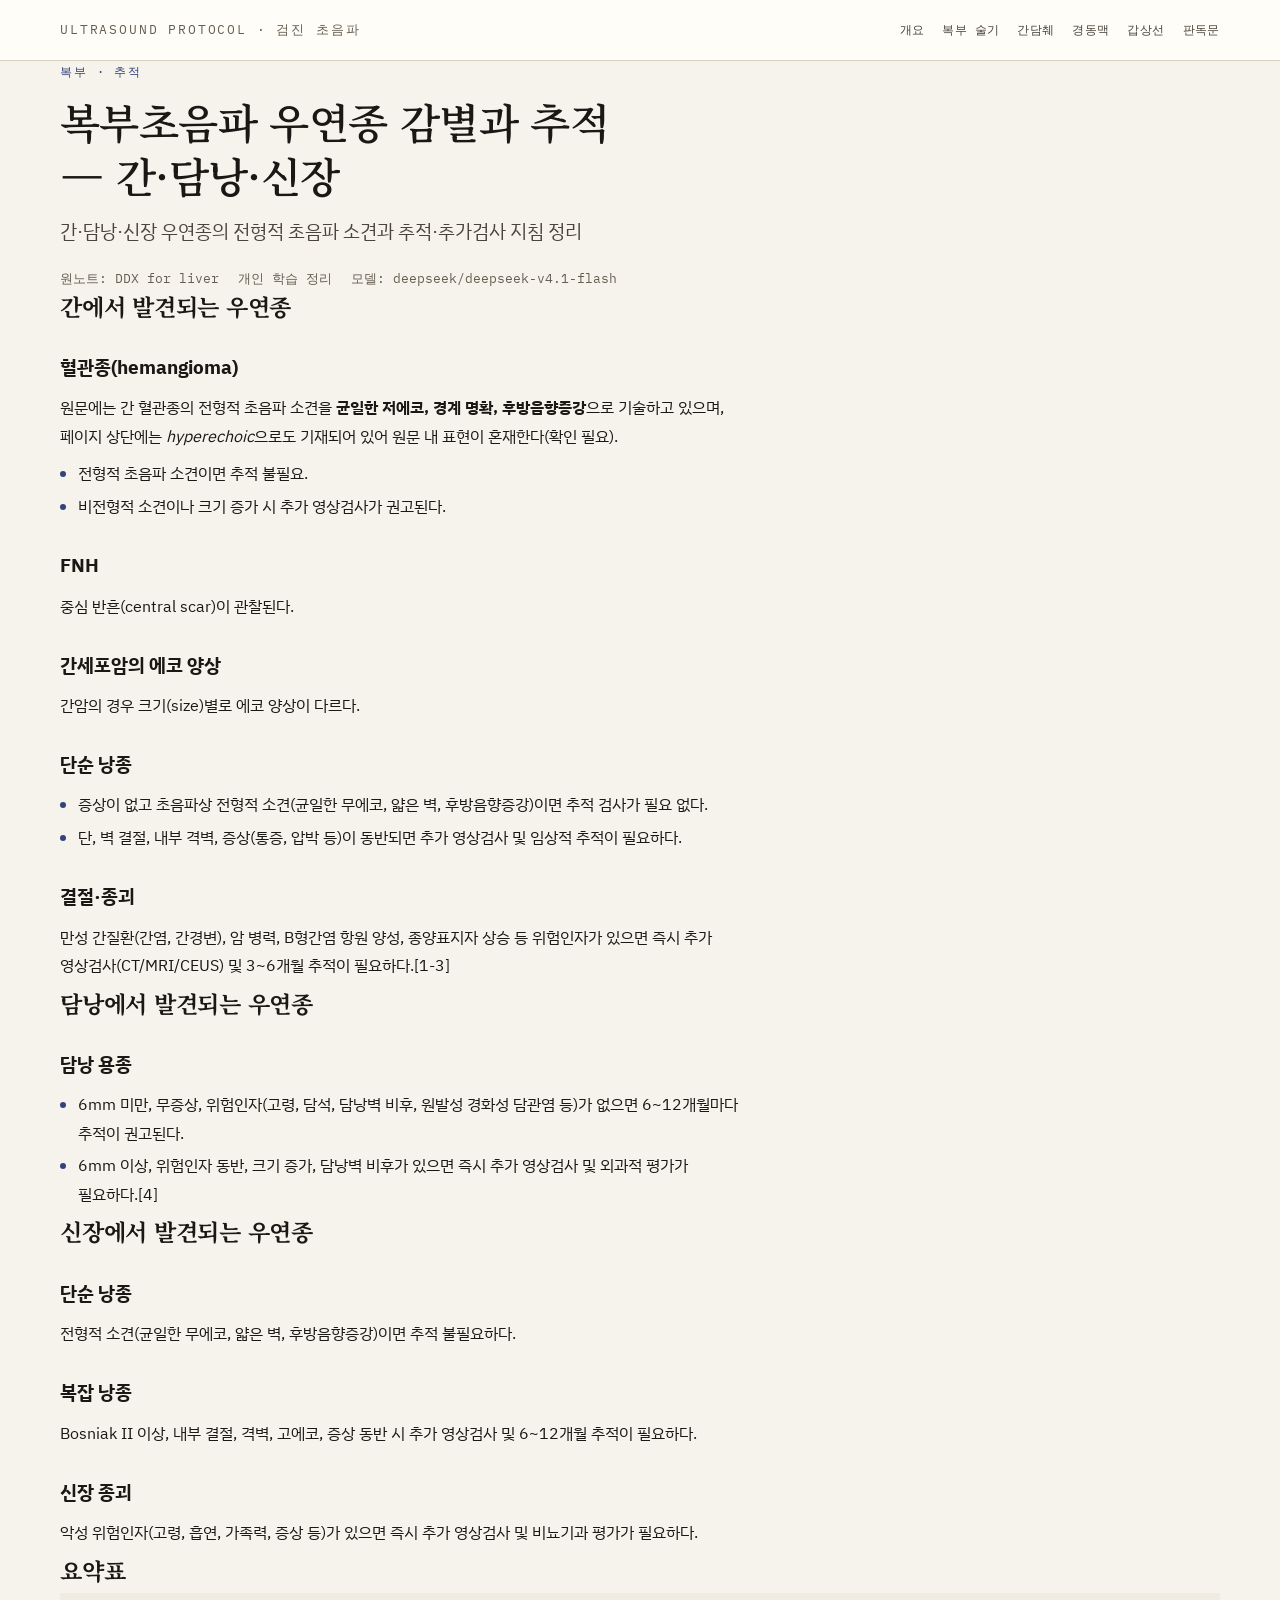
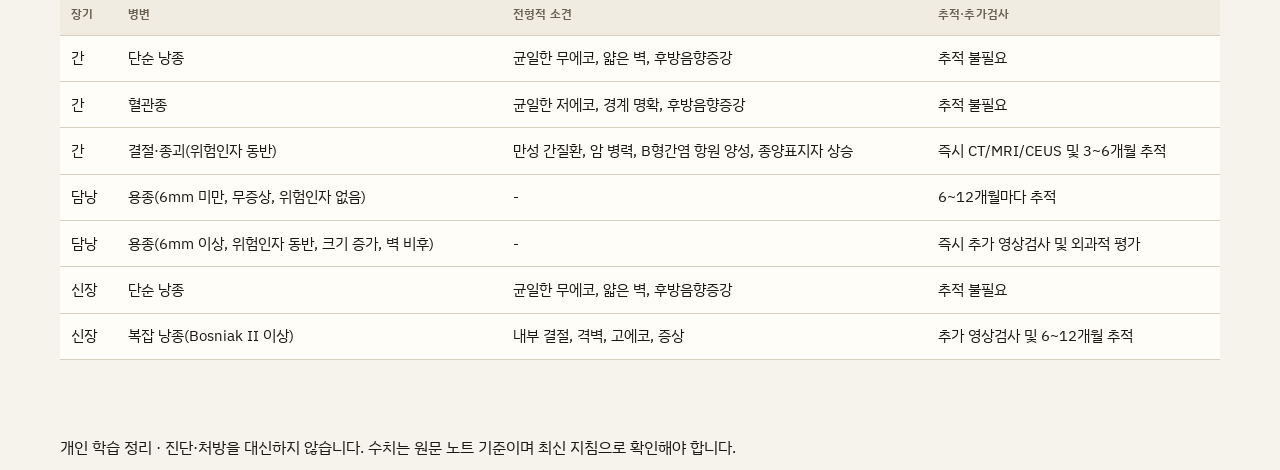
==== abdomen-incidentaloma.html @ e2c02fb3 "feat: 검진 초음파 프로토콜 사이트 초판 (복부·경동맥·갑상선·서혜부·CT/MR·판독문)" ====
<!DOCTYPE html>
<html lang="ko">
<head>
<meta charset="utf-8">
<meta name="viewport" content="width=device-width, initial-scale=1">
<title>복부초음파 우연종 감별과 추적 — 간·담낭·신장 — Ultrasound Protocol</title>
<meta name="description" content="간·담낭·신장 우연종의 전형적 초음파 소견과 추적·추가검사 지침 정리">
<meta property="og:title" content="복부초음파 우연종 감별과 추적 — 간·담낭·신장 — Ultrasound Protocol">
<meta property="og:description" content="간·담낭·신장 우연종의 전형적 초음파 소견과 추적·추가검사 지침 정리">
<meta property="og:type" content="article">
<link rel="preconnect" href="https://fonts.googleapis.com">
<link rel="preconnect" href="https://fonts.gstatic.com" crossorigin>
<link href="https://fonts.googleapis.com/css2?family=IBM+Plex+Mono:wght@400;500&family=IBM+Plex+Sans+KR:wght@400;500;600&family=Noto+Serif+KR:wght@600&display=swap" rel="stylesheet">
<link rel="stylesheet" href="styles/tokens.css">
<link rel="stylesheet" href="styles/site.css">
<link rel="stylesheet" href="styles/theme.css">
</head>
<body>
<header class="masthead">
  <div class="wrap">
    <a class="brand" href="index.html">Ultrasound Protocol · 검진 초음파</a>
    <nav class="nav" aria-label="장 이동">
      <a href="index.html">개요</a>
      <a href="abdomen-technique.html">복부 술기</a>
      <a href="abdomen-findings.html">간담췌</a>
      <a href="carotid.html">경동맥</a>
      <a href="thyroid.html">갑상선</a>
      <a href="reporting.html">판독문</a>
    </nav>
  </div>
</header>
<main>
  <div class="wrap">

    <article>
      <p class="eyebrow">복부 · 추적</p>
      <h1>복부초음파 우연종 감별과 추적 — 간·담낭·신장</h1>
      <p class="lede">간·담낭·신장 우연종의 전형적 초음파 소견과 추적·추가검사 지침 정리</p>
      <div class="meta"><span>원노트: DDX for liver</span><span>개인 학습 정리</span><span>모델: deepseek/deepseek-v4.1-flash</span></div>
      <h2 id="s-간에서-발견되는-우연종">간에서 발견되는 우연종</h2>
<h3>혈관종(hemangioma)</h3>
<p>원문에는 간 혈관종의 전형적 초음파 소견을 <strong>균일한 저에코, 경계 명확, 후방음향증강</strong>으로 기술하고 있으며, 페이지 상단에는 <em>hyperechoic</em>으로도 기재되어 있어 원문 내 표현이 혼재한다(확인 필요).</p>
<ul>
<li>전형적 초음파 소견이면 추적 불필요.</li>
<li>비전형적 소견이나 크기 증가 시 추가 영상검사가 권고된다.</li>
</ul>
<h3>FNH</h3>
<p>중심 반흔(central scar)이 관찰된다.</p>
<h3>간세포암의 에코 양상</h3>
<p>간암의 경우 크기(size)별로 에코 양상이 다르다.</p>
<h3>단순 낭종</h3>
<ul>
<li>증상이 없고 초음파상 전형적 소견(균일한 무에코, 얇은 벽, 후방음향증강)이면 추적 검사가 필요 없다.</li>
<li>단, 벽 결절, 내부 격벽, 증상(통증, 압박 등)이 동반되면 추가 영상검사 및 임상적 추적이 필요하다.</li>
</ul>
<h3>결절·종괴</h3>
<p>만성 간질환(간염, 간경변), 암 병력, B형간염 항원 양성, 종양표지자 상승 등 위험인자가 있으면 즉시 추가 영상검사(CT/MRI/CEUS) 및 3~6개월 추적이 필요하다.[1-3]</p>
<h2 id="s-담낭에서-발견되는-우연종">담낭에서 발견되는 우연종</h2>
<h3>담낭 용종</h3>
<ul>
<li>6mm 미만, 무증상, 위험인자(고령, 담석, 담낭벽 비후, 원발성 경화성 담관염 등)가 없으면 6~12개월마다 추적이 권고된다.</li>
<li>6mm 이상, 위험인자 동반, 크기 증가, 담낭벽 비후가 있으면 즉시 추가 영상검사 및 외과적 평가가 필요하다.[4]</li>
</ul>
<h2 id="s-신장에서-발견되는-우연종">신장에서 발견되는 우연종</h2>
<h3>단순 낭종</h3>
<p>전형적 소견(균일한 무에코, 얇은 벽, 후방음향증강)이면 추적 불필요하다.</p>
<h3>복잡 낭종</h3>
<p>Bosniak II 이상, 내부 결절, 격벽, 고에코, 증상 동반 시 추가 영상검사 및 6~12개월 추적이 필요하다.</p>
<h3>신장 종괴</h3>
<p>악성 위험인자(고령, 흡연, 가족력, 증상 등)가 있으면 즉시 추가 영상검사 및 비뇨기과 평가가 필요하다.</p>
<h2 id="s-요약표">요약표</h2>
<table>
<thead>
<tr><th>장기</th><th>병변</th><th>전형적 소견</th><th>추적·추가검사</th></tr>
</thead>
<tbody>
<tr><td>간</td><td>단순 낭종</td><td>균일한 무에코, 얇은 벽, 후방음향증강</td><td>추적 불필요</td></tr>
<tr><td>간</td><td>혈관종</td><td>균일한 저에코, 경계 명확, 후방음향증강</td><td>추적 불필요</td></tr>
<tr><td>간</td><td>결절·종괴(위험인자 동반)</td><td>만성 간질환, 암 병력, B형간염 항원 양성, 종양표지자 상승</td><td>즉시 CT/MRI/CEUS 및 3~6개월 추적</td></tr>
<tr><td>담낭</td><td>용종(6mm 미만, 무증상, 위험인자 없음)</td><td>-</td><td>6~12개월마다 추적</td></tr>
<tr><td>담낭</td><td>용종(6mm 이상, 위험인자 동반, 크기 증가, 벽 비후)</td><td>-</td><td>즉시 추가 영상검사 및 외과적 평가</td></tr>
<tr><td>신장</td><td>단순 낭종</td><td>균일한 무에코, 얇은 벽, 후방음향증강</td><td>추적 불필요</td></tr>
<tr><td>신장</td><td>복잡 낭종(Bosniak II 이상)</td><td>내부 결절, 격벽, 고에코, 증상</td><td>추가 영상검사 및 6~12개월 추적</td></tr>
</tbody>
</table>
    </article>
  </div>
</main>
<footer class="foot">
  <div class="wrap">
    <p>개인 학습 정리 · 진단·처방을 대신하지 않습니다. 수치는 원문 노트 기준이며 최신 지침으로 확인해야 합니다.</p>
  </div>
</footer>
</body>
</html>
---- styles/tokens.css ----
:root {
  --paper: #f6f3ec;
  --paper-2: #fffdf8;
  --ink: #1a1714;
  --ink-2: #4a443b;
  --muted: #665e50;
  --rule: #d9d1c0;
  --accent: #0f5f63;
  --accent-soft: #dcebea;
  --warn: #9c3d1d;
  --warn-soft: #f4e2d9;
  --ok: #3d6b3a;
  --font: "IBM Plex Sans KR", "Pretendard", "Apple SD Gothic Neo", system-ui, sans-serif;
  --mono: "IBM Plex Mono", ui-monospace, SFMono-Regular, Menlo, monospace;
  --serif: "Noto Serif KR", Georgia, serif;

  --step-0: 1rem;
  --step-1: 1.18rem;
  --step-2: 1.45rem;
  --step-3: 1.9rem;
  --step-4: 2.6rem;

  --gap: 1.5rem;
  --pad: clamp(1.75rem, 5vw, 2.75rem);
  --measure: 68ch;
}
---- styles/site.css ----
*,
*::before,
*::after { box-sizing: border-box; }

html { -webkit-text-size-adjust: 100%; }

body {
  margin: 0;
  background: var(--paper);
  color: var(--ink);
  font-family: var(--font);
  font-size: var(--step-0);
  line-height: 1.78;
  word-break: keep-all;
  line-break: strict;
  overflow-wrap: break-word;
  hyphens: none;
}

a { color: var(--accent); text-underline-offset: 0.2em; }
a:hover { color: var(--warn); }

.wrap {
  max-width: 78rem;
  margin: 0 auto;
  padding: 0 var(--pad);
}

/* ── 머리 ─────────────────────────────── */
.masthead {
  border-bottom: 1px solid var(--rule);
  background: var(--paper-2);
}
.masthead .wrap {
  display: flex;
  flex-wrap: wrap;
  align-items: baseline;
  justify-content: space-between;
  gap: 0.75rem;
  padding-top: 1.1rem;
  padding-bottom: 1.1rem;
}
.brand {
  font-family: var(--mono);
  font-size: 0.82rem;
  letter-spacing: 0.14em;
  text-transform: uppercase;
  color: var(--muted);
  text-decoration: none;
}
.nav { display: flex; flex-wrap: wrap; gap: 1.1rem; }
.nav a {
  font-family: var(--mono);
  font-size: 0.78rem;
  letter-spacing: 0.04em;
  color: var(--ink-2);
  text-decoration: none;
  border-bottom: 1px solid transparent;
  padding-bottom: 2px;
}
.nav a:hover,
.nav a[aria-current="page"] { border-bottom-color: var(--accent); color: var(--accent); }

/* ── 표제 ─────────────────────────────── */
.hero { padding: clamp(2rem, 6vw, 3.6rem) 0 1.2rem; }
.eyebrow {
  font-family: var(--mono);
  font-size: 0.74rem;
  letter-spacing: 0.16em;
  text-transform: uppercase;
  color: var(--accent);
  margin: 0 0 0.8rem;
}
h1 {
  font-family: var(--serif);
  font-weight: 600;
  font-size: clamp(1.9rem, 4.6vw, var(--step-4));
  line-height: 1.28;
  letter-spacing: -0.015em;
  margin: 0 0 0.8rem;
  max-width: 24ch;
}
.lede { font-size: var(--step-1); color: var(--ink-2); max-width: 56ch; margin: 0; }
.meta {
  margin-top: 1.2rem;
  font-family: var(--mono);
  font-size: 0.82rem;
  color: var(--muted);
  display: flex;
  flex-wrap: wrap;
  gap: 0.4rem 1.2rem;
}

/* ── 본문 ─────────────────────────────── */
main { padding-bottom: 4rem; }

section { margin-top: clamp(2.2rem, 5vw, 3.4rem); }
h2 {
  font-family: var(--serif);
  font-size: var(--step-2);
  line-height: 1.35;
  margin: 0 0 0.4rem;
  letter-spacing: -0.01em;
}
h2 .num {
  font-family: var(--mono);
  font-size: 0.72rem;
  letter-spacing: 0.12em;
  color: var(--accent);
  display: block;
  margin-bottom: 0.35rem;
}
h3 { font-size: var(--step-1); margin: 1.8rem 0 0.4rem; }
p { margin: 0.55rem 0; max-width: var(--measure); }
ul, ol { max-width: var(--measure); padding-left: 1.15rem; margin: 0.5rem 0; }
li { margin: 0.28rem 0; }
li::marker { color: var(--accent); }
strong { font-weight: 650; }
small { color: var(--muted); }

.card-grid {
  display: grid;
  grid-template-columns: repeat(auto-fit, minmax(15rem, 1fr));
  gap: 1rem;
  margin-top: 1.2rem;
}
.card {
  display: block;
  background: var(--paper-2);
  border: 1px solid var(--rule);
  border-radius: 3px;
  padding: 1.15rem 1.2rem 1.25rem;
  text-decoration: none;
  color: inherit;
  transition: border-color 140ms ease, transform 140ms ease;
}
.card:hover { border-color: var(--accent); transform: translateY(-2px); }
.card .k {
  font-family: var(--mono);
  font-size: 0.72rem;
  letter-spacing: 0.1em;
  color: var(--accent);
  text-transform: uppercase;
}
.card h3 { margin: 0.3rem 0 0.35rem; font-size: var(--step-1); }
.card p { font-size: 0.92rem; color: var(--ink-2); margin: 0; }

/* ── 도해 ─────────────────────────────── */
figure.flow {
  margin: 1.4rem 0 0;
  background: var(--paper-2);
  border: 1px solid var(--rule);
  border-radius: 3px;
  padding: 1rem 0.6rem 0.6rem;
}
figure.flow svg { width: 100%; height: auto; display: block; }
figure.flow figcaption {
  font-family: var(--mono);
  font-size: 0.72rem;
  color: var(--muted);
  padding: 0.35rem 0.8rem 0.2rem;
}
svg text { font-family: var(--font); }

/* ── 표 ───────────────────────────────── */
.tbl-wrap { overflow-x: auto; margin: 1rem 0 0; }
table {
  border-collapse: collapse;
  width: 100%;
  min-width: 0;
  background: var(--paper-2);
  font-size: 0.92rem;
}
caption {
  text-align: left;
  font-family: var(--mono);
  font-size: 0.72rem;
  color: var(--muted);
  padding-bottom: 0.4rem;
}
th, td { border-bottom: 1px solid var(--rule); padding: 0.6rem 0.7rem; text-align: left; vertical-align: top; }
th { font-size: 0.78rem; letter-spacing: 0.02em; color: var(--muted); font-weight: 600; background: #f1ece1; }

/* ── 강조 상자 ────────────────────────── */
.note {
  border-left: 3px solid var(--accent);
  background: var(--accent-soft);
  padding: 0.85rem 1.1rem;
  margin: 1.2rem 0;
  border-radius: 0 2px 2px 0;
  max-width: var(--measure);
}
.note.warn { border-left-color: var(--warn); background: var(--warn-soft); }
.note p { margin: 0.25rem 0; }
.note .label {
  font-family: var(--mono);
  font-size: 0.76rem;
  letter-spacing: 0.1em;
  text-transform: uppercase;
  color: var(--ink-2);
  display: block;
  margin-bottom: 0.3rem;
}

.kv { display: grid; grid-template-columns: max-content 1fr; gap: 0.3rem 1.1rem; margin: 0.8rem 0; }
.kv dt { font-family: var(--mono); font-size: 0.76rem; color: var(--muted); }
.kv dd { margin: 0; }

.src {
  font-family: var(--mono);
  font-size: 0.74rem;
  color: var(--muted);
  margin-top: 1.4rem;
  padding-top: 0.7rem;
  border-top: 1px dashed var(--rule);
  max-width: var(--measure);
}

footer.site {
  border-top: 1px solid var(--rule);
  padding: 1.6rem 0 2.4rem;
  font-size: 0.84rem;
  color: var(--muted);
  background: var(--paper-2);
}
footer.site p { max-width: 62ch; }
.pager { display: flex; flex-wrap: wrap; gap: 1rem; justify-content: space-between; margin-top: 2.6rem; }

@media (prefers-reduced-motion: reduce) {
  * { transition: none !important; animation: none !important; }
}

@media (max-width: 520px) {
  table { font-size: 0.86rem; }
  th, td { padding: 0.5rem 0.45rem; }
  .kv { grid-template-columns: 1fr; gap: 0.15rem; }
  .kv dt { margin-top: 0.4rem; }
}

/* 도해는 좁은 화면에서 글자가 뭉개지므로 가로 스크롤을 허용한다 */
figure.flow { overflow-x: auto; }
@media (max-width: 640px) {
  figure.flow svg { min-width: 40rem; }
  figure.flow figcaption::before {
    content: "옆으로 넘겨 볼 수 있다 · ";
    color: var(--accent);
  }
}
---- styles/theme.css ----
:root{--accent:#33427a;--accent-soft:#e3e6f3;--warn:#8a3b12;--warn-soft:#f5e3d6;}

/* 접근성: 키보드 포커스 링 */
a:focus-visible,
button:focus-visible,
summary:focus-visible {
  outline: 2px solid var(--accent);
  outline-offset: 3px;
  border-radius: 2px;
}
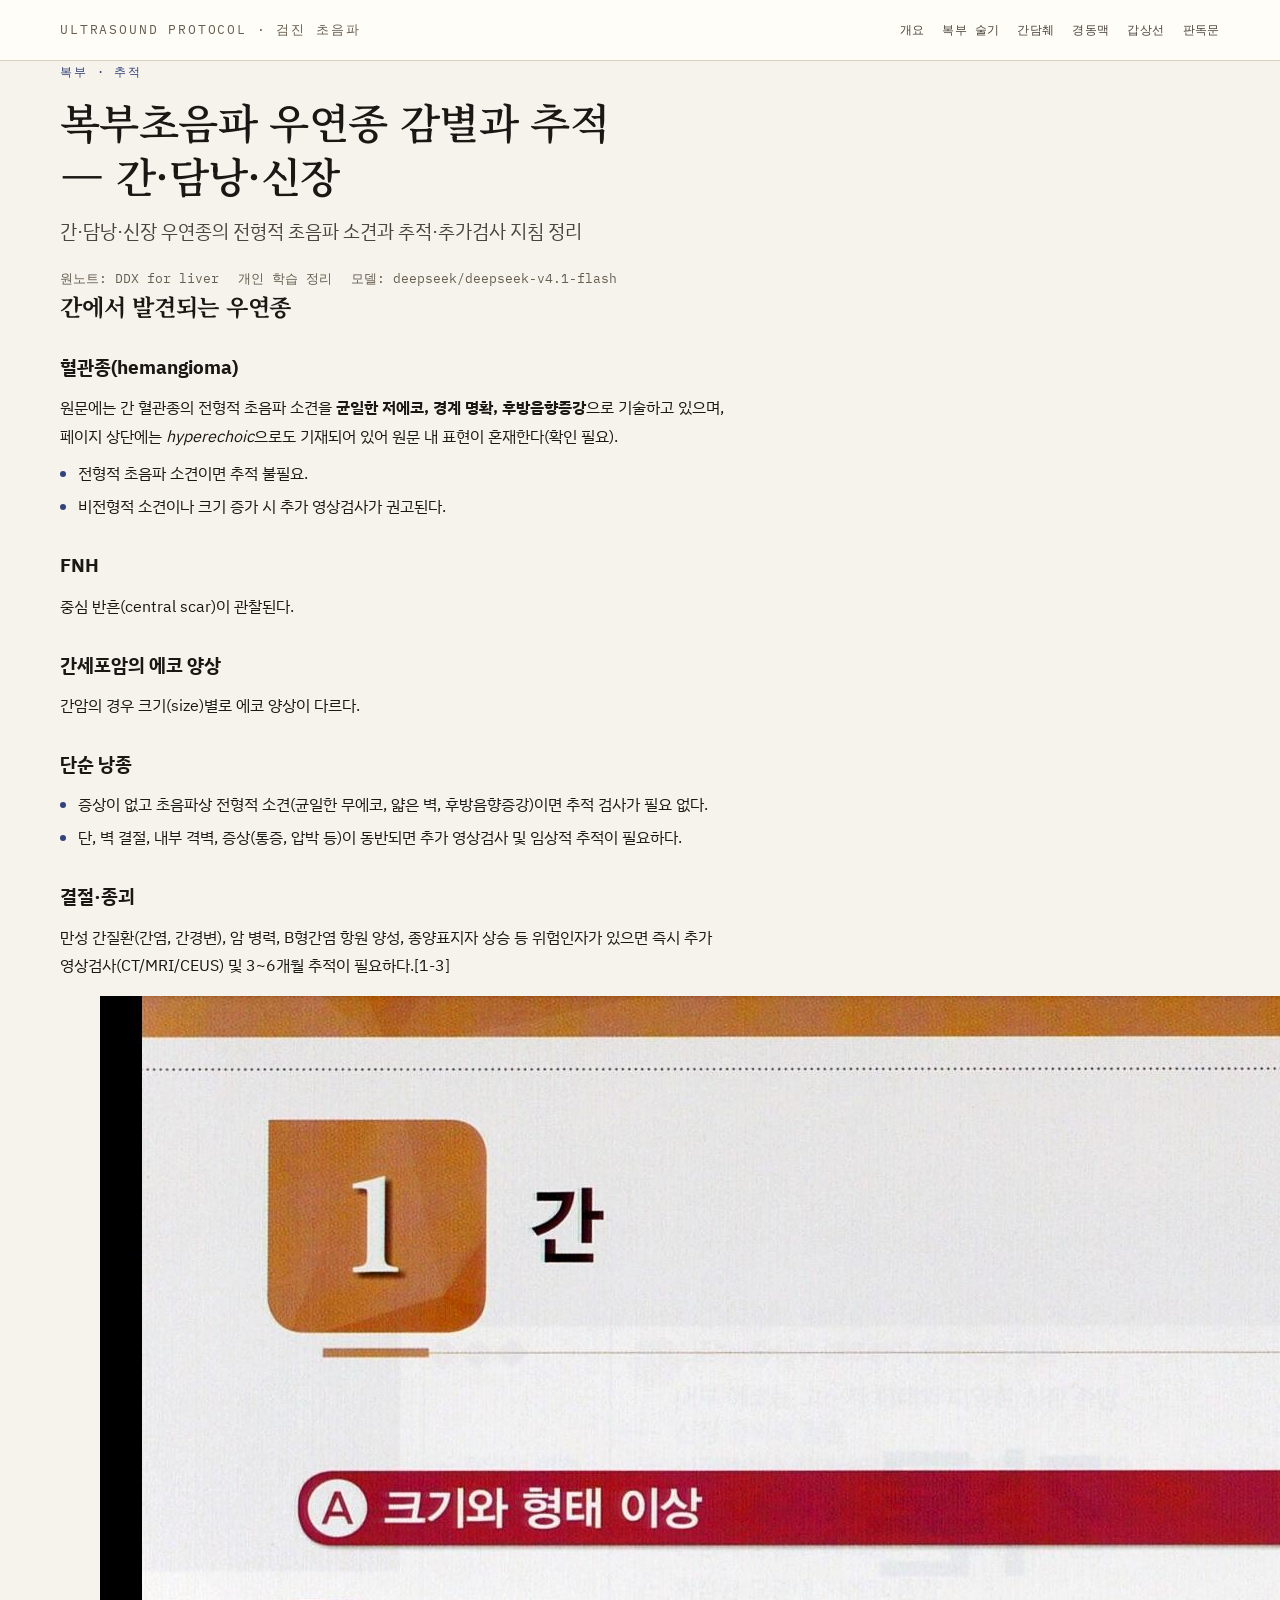
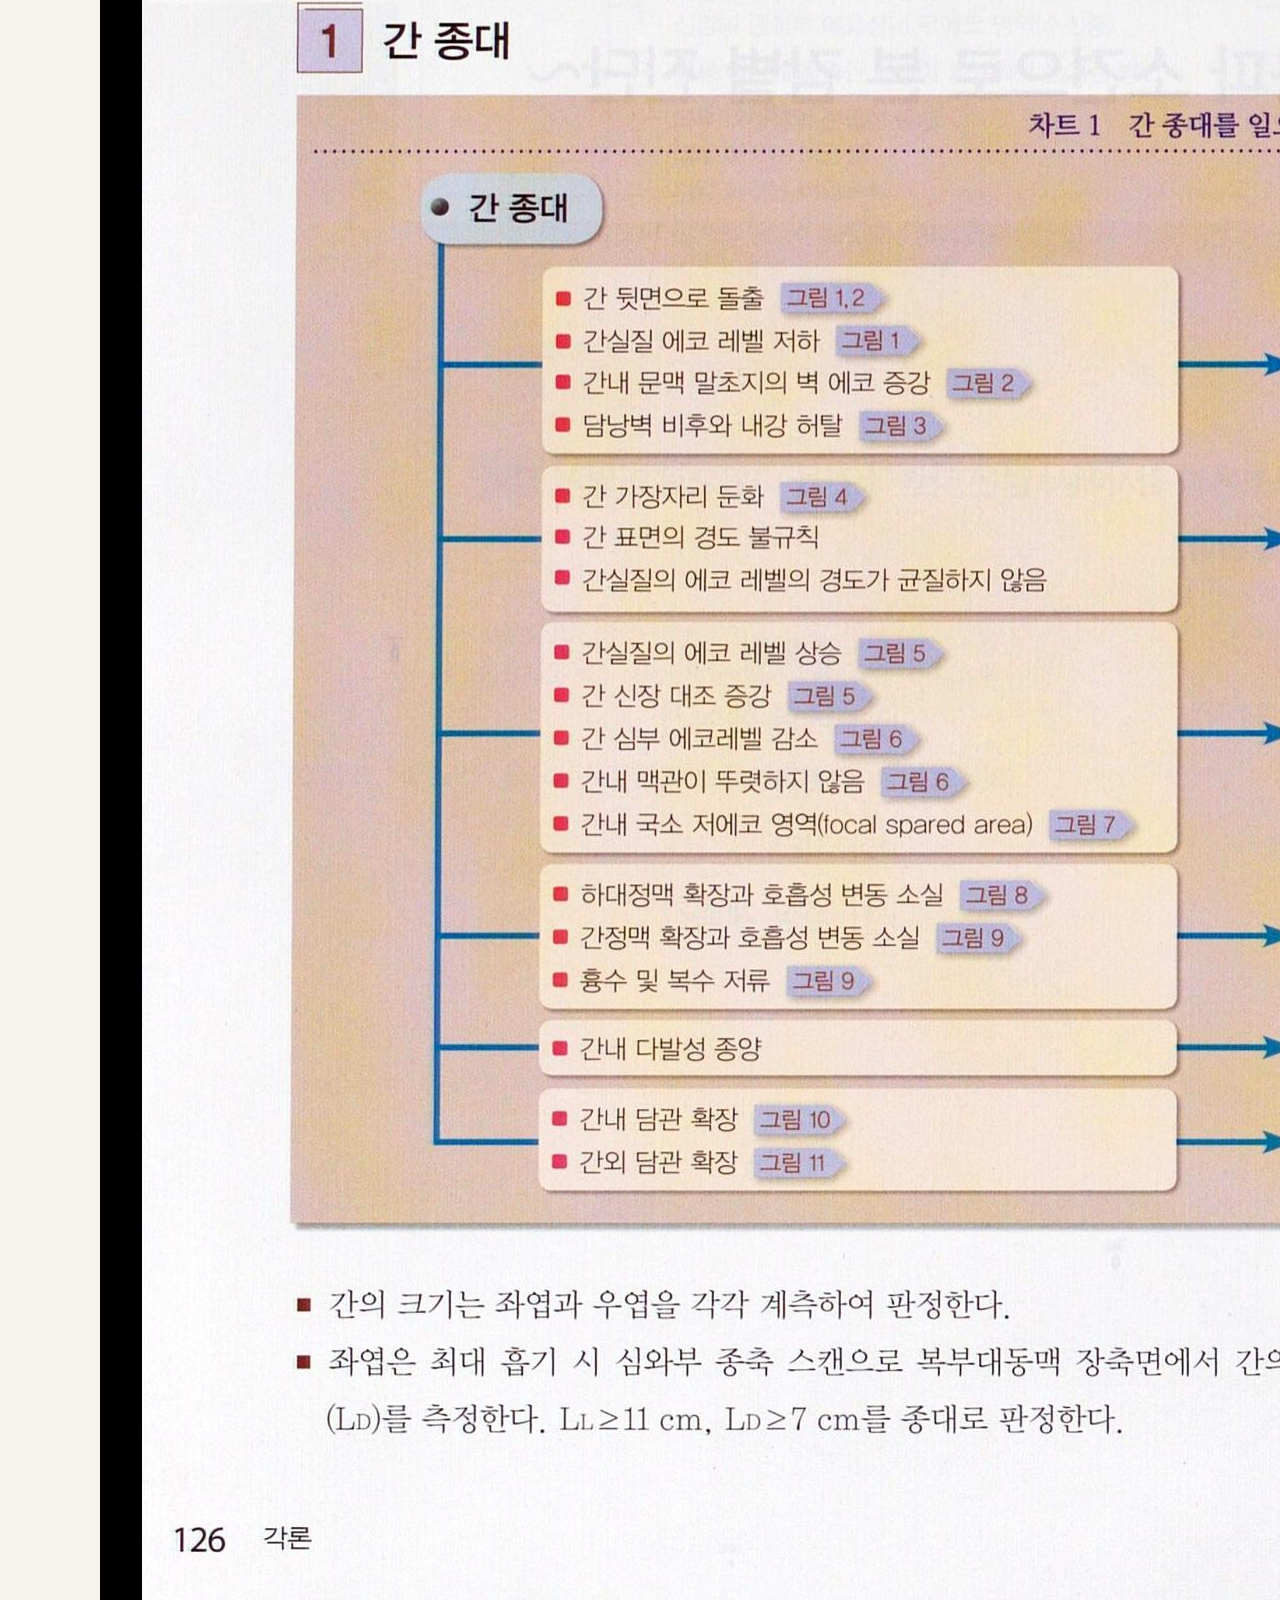
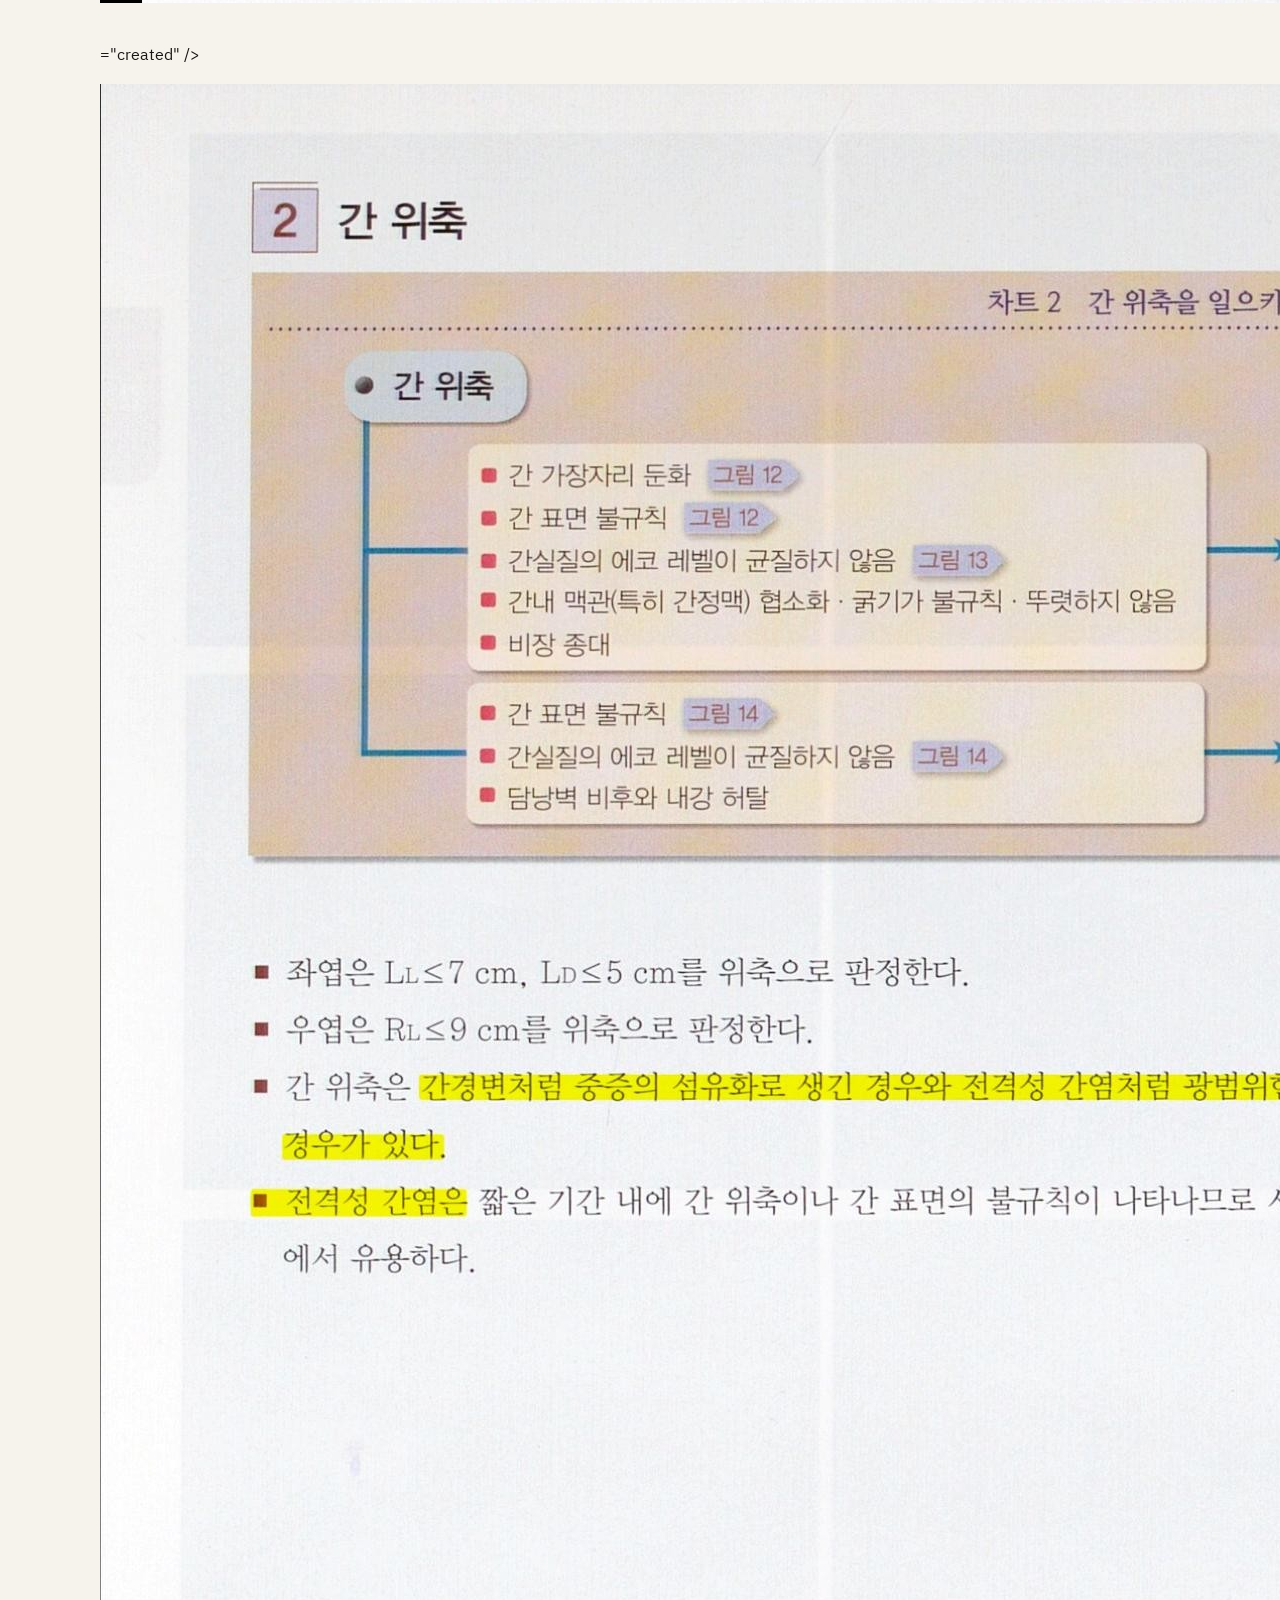
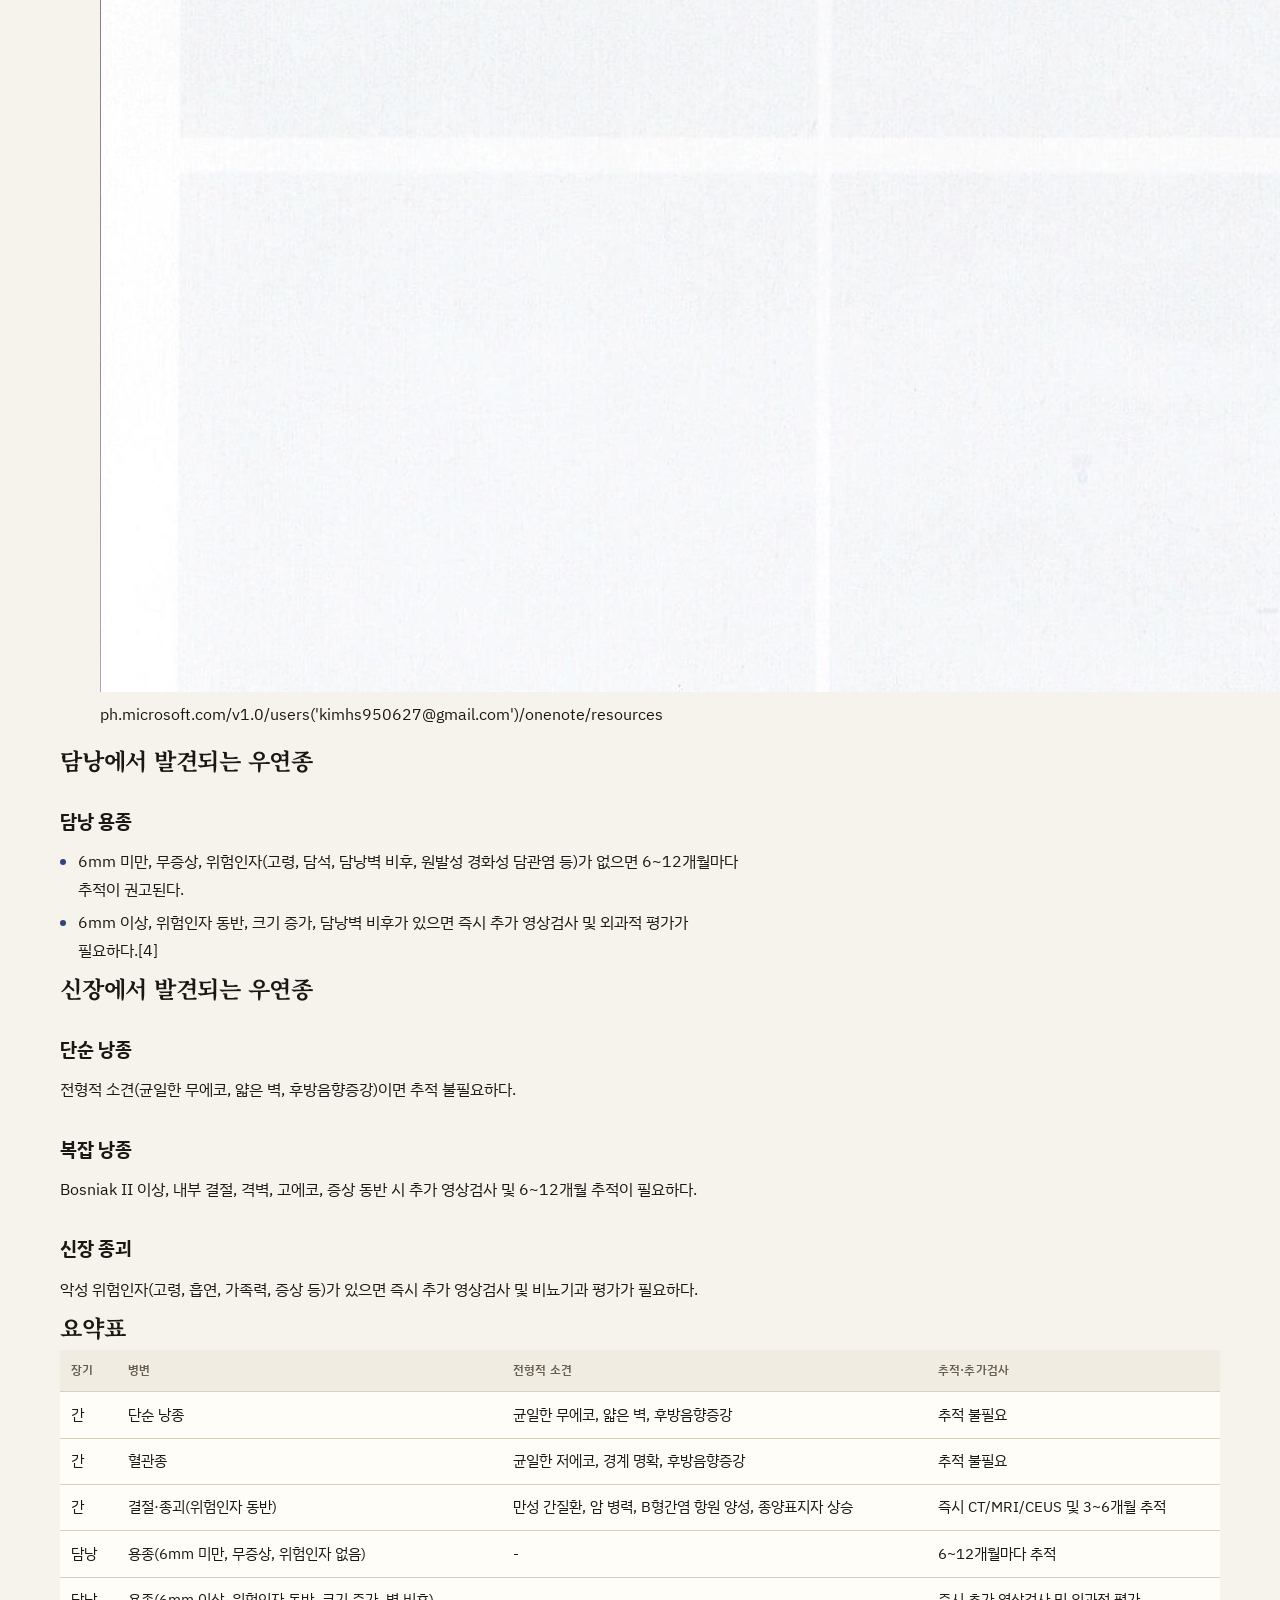
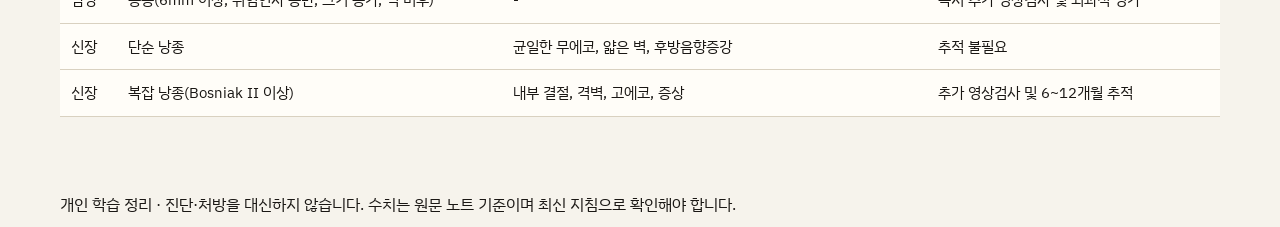
==== commit cfe1d6d7: "docs(onenote): abdomen-incidentaloma.html — 원노트 그림 2개 추가" ====
--- a/abdomen-incidentaloma.html
+++ b/abdomen-incidentaloma.html
@@ -55,6 +55,16 @@
 </ul>
 <h3>결절·종괴</h3>
 <p>만성 간질환(간염, 간경변), 암 병력, B형간염 항원 양성, 종양표지자 상승 등 위험인자가 있으면 즉시 추가 영상검사(CT/MRI/CEUS) 및 3~6개월 추적이 필요하다.[1-3]</p>
+
+      <figure class="fig">
+        <img src="assets/onenote/ddx-for-liver-01.png" alt="="created" /> <img data-sr" loading="lazy">
+        <figcaption>="created" /> <img data-sr</figcaption>
+      </figure>
+
+      <figure class="fig">
+        <img src="assets/onenote/ddx-for-liver-02.png" alt="ph.microsoft.com/v1.0/users('kimhs950627@gmail.com')/onenote/resources" loading="lazy">
+        <figcaption>ph.microsoft.com/v1.0/users('kimhs950627@gmail.com')/onenote/resources</figcaption>
+      </figure>
 <h2 id="s-담낭에서-발견되는-우연종">담낭에서 발견되는 우연종</h2>
 <h3>담낭 용종</h3>
 <ul>
